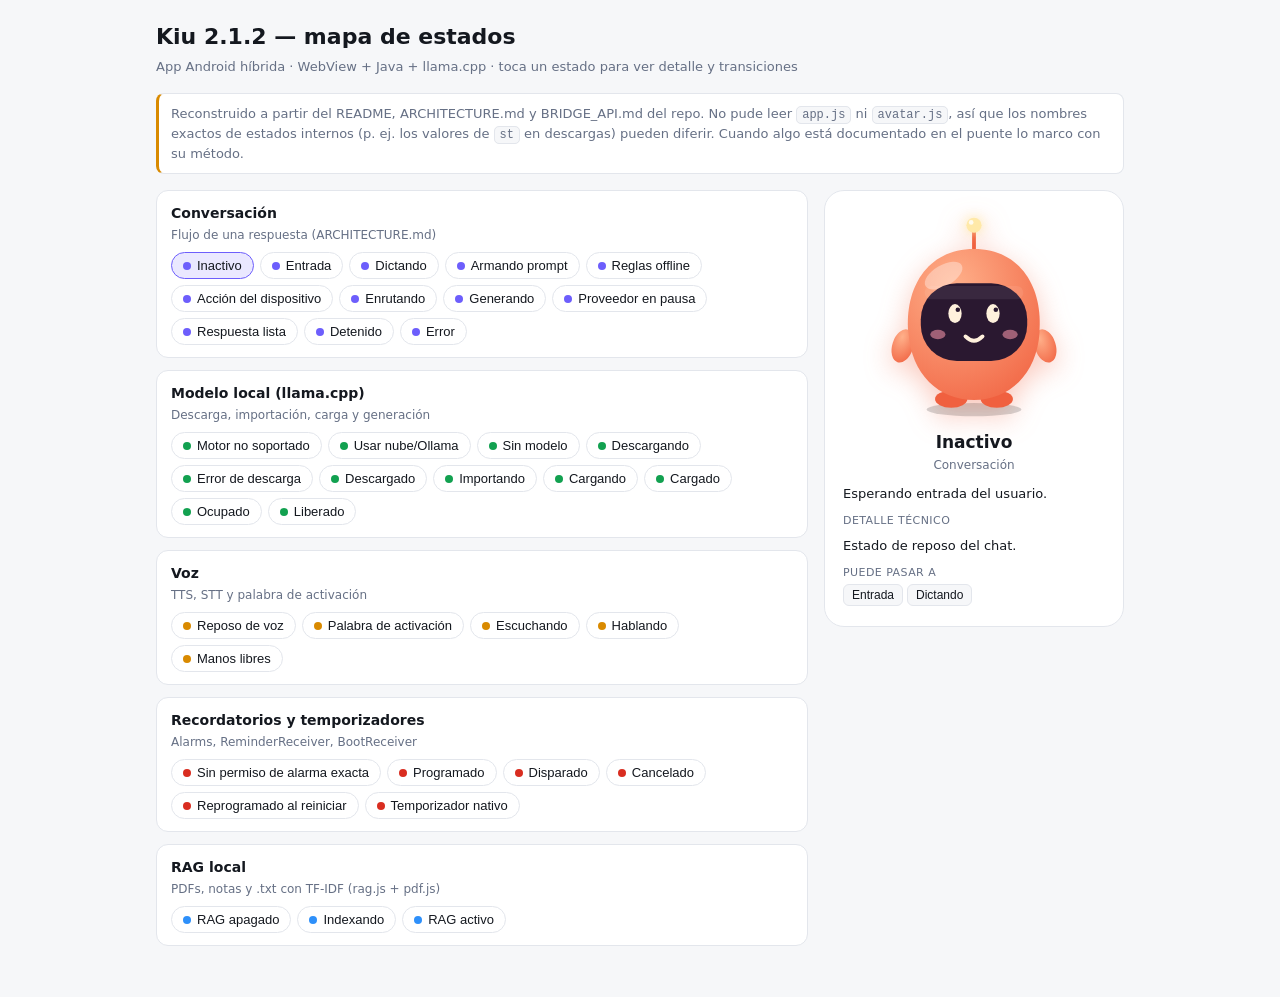
==== docs/kiu-estados.html @ fbbd45c2 "Actualiza el proyecto (114 archivos)" ====
<!DOCTYPE html>
<html lang="es"><head><meta charset="utf-8">
<meta name="viewport" content="width=device-width, initial-scale=1, viewport-fit=cover">
<title>Kiu — mapa de estados</title>
<style>
:root{--bg:#f6f7f9;--card:#fff;--tx:#14181f;--mu:#667085;--bd:#e3e6ec;--ac:#6d5efc;--ok:#12a150;--wa:#d98a00;--er:#d92d20;box-sizing:border-box;padding-top:env(safe-area-inset-top,0px);padding-bottom:env(safe-area-inset-bottom,0px)}
@media (prefers-color-scheme:dark){:root:not([data-theme="light"]){--bg:#0f1218;--card:#181c25;--tx:#eceff4;--mu:#98a2b3;--bd:#272c38;--ac:#8b80ff}}
:root[data-theme="dark"]{--bg:#0f1218;--card:#181c25;--tx:#eceff4;--mu:#98a2b3;--bd:#272c38;--ac:#8b80ff}
html{scroll-padding-top:env(safe-area-inset-top,0px)}
*{box-sizing:border-box}
body{margin:0;background:var(--bg);color:var(--tx);font:15px/1.5 system-ui,-apple-system,"Segoe UI",sans-serif}
main{max-width:1000px;margin:0 auto;padding:20px 16px 40px}
h1{font-size:22px;margin:0 0 4px}.sub{color:var(--mu);margin:0 0 16px;font-size:13px}
.note{background:var(--card);border:1px solid var(--bd);border-left:3px solid var(--wa);border-radius:8px;padding:10px 12px;font-size:13px;color:var(--mu);margin-bottom:16px}
.grid{display:grid;grid-template-columns:1fr 300px;gap:16px;align-items:start}
@media(max-width:760px){.grid{grid-template-columns:1fr}.panel{order:-1;position:sticky!important;top:env(safe-area-inset-top,0px);z-index:2}}
.grp{background:var(--card);border:1px solid var(--bd);border-radius:12px;padding:12px 14px;margin-bottom:12px}
.grp h2{font-size:14px;margin:0 0 2px}.grp p{margin:0 0 8px;color:var(--mu);font-size:12px}
.chips{display:flex;flex-wrap:wrap;gap:6px}
.chip{border:1px solid var(--bd);background:transparent;color:var(--tx);border-radius:999px;padding:5px 11px;font-size:13px;cursor:pointer;display:flex;align-items:center;gap:6px}
.chip i{width:8px;height:8px;border-radius:50%;display:inline-block}
.chip.on{border-color:var(--ac);background:color-mix(in srgb,var(--ac) 14%,transparent)}
.panel{position:sticky;top:16px;background:var(--card);border:1px solid var(--bd);border-radius:20px;padding:18px}
.bot{position:relative;width:190px;height:209px;margin:2px auto 10px;--c1:#ffb08a;--c2:#f0603f;--gl:#ffe9a8}
.bot svg{width:100%;height:100%;overflow:visible;filter:drop-shadow(0 8px 14px color-mix(in srgb,var(--c2) 35%,transparent))}
.bot .la{--s:1;transform-origin:38px 124px}.bot .ra{--s:-1;transform-origin:162px 124px}
.bot .ant{transform-origin:100px 44px}.bot .bd{transform-origin:100px 199px}
.bot .bulb,.bot .eye,.bot .mo,.bot .sp,.bot .pl{transform-box:fill-box;transform-origin:center}
.bot .bulb{filter:drop-shadow(0 0 6px var(--gl))}
.bot .eye{animation:bl 4.5s infinite}
.bot{transform-origin:100px 205px}
/* cuerpo */
.b-fl{animation:fl 4s ease-in-out infinite}.b-nd{animation:nd 1.2s ease-in-out infinite}.b-sw{animation:sw 2s ease-in-out infinite}.b-sd{animation:sd 2.4s ease-in-out infinite}
.b-tk{animation:tk 1s steps(1) infinite}.b-bn{animation:bn .8s ease-out infinite}.b-wk{animation:wk .5s ease-in-out infinite}.b-tr{animation:tr .12s linear infinite}
.b-bw{animation:bw 2s ease-in-out infinite}.b-jp{animation:jp 1s ease-out infinite}.b-sh{animation:sh 1.6s infinite}.b-no{animation:no .5s ease-in-out infinite}
.b-ro{animation:ro 2.2s ease-in-out infinite}.b-sq{animation:sq 3s ease-in-out infinite}.b-sk{animation:sk 4s ease-in-out infinite}.b-hp{animation:hp .6s ease-out infinite}
.b-tw{animation:tw 2.4s ease-in-out infinite}.b-pu{animation:pu 1s ease-in-out infinite}.b-br{animation:br 3.5s ease-in-out infinite}.b-ds{animation:ds .7s ease-in-out infinite}
.b-jt{animation:jt .2s linear infinite}.b-zg{animation:zg 1.2s ease-in-out infinite}.b-ld{animation:ld 3s ease-in-out infinite}.b-ls{animation:ls 3s ease-in-out infinite}
.b-vb{animation:vb .08s linear infinite}.b-tb{animation:tb .45s ease-in-out infinite alternate}.b-cr{animation:cr 1.2s ease-in-out infinite}.b-rb{animation:rb 2.4s ease-out infinite}
@keyframes fl{50%{transform:translateY(-6px)}}@keyframes nd{50%{transform:translateY(3px) rotate(3deg)}}@keyframes sw{25%{transform:translateX(-4px) rotate(-2deg)}75%{transform:translateX(4px) rotate(2deg)}}
@keyframes sd{50%{transform:translateX(12px)}0%,100%{transform:translateX(-12px)}}@keyframes tk{0%{transform:rotate(-5deg)}50%{transform:rotate(5deg)}}
@keyframes bn{50%{transform:translateY(-12px)}}@keyframes wk{25%{transform:rotate(-6deg)}75%{transform:rotate(6deg)}}@keyframes tr{50%{transform:translateX(1.4px)}}
@keyframes bw{50%{transform:rotate(7deg) scaleY(.97)}}@keyframes jp{30%{transform:translateY(-24px) scale(.95,1.08)}60%{transform:translateY(0) scale(1.06,.94)}}
@keyframes sh{5%{transform:translateX(-7px)}15%{transform:translateX(7px)}25%{transform:translateX(-5px)}35%{transform:translateX(5px)}45%{transform:none}}
@keyframes no{25%{transform:rotate(-8deg)}75%{transform:rotate(8deg)}}@keyframes ro{25%{transform:rotate(-10deg)}75%{transform:rotate(10deg)}}
@keyframes sq{50%{transform:scale(1.05,.92)}}@keyframes sk{30%,70%{transform:translateY(8px) scale(1.03,.94)}}@keyframes hp{40%{transform:translateY(-7px)}}
@keyframes tw{40%{transform:scaleX(-1)}50%{transform:scaleX(-1)}90%{transform:scaleX(1)}}@keyframes pu{50%{transform:scale(1.05)}}@keyframes br{50%{transform:scale(1.02,.985)}}
@keyframes ds{25%{transform:rotate(-7deg) translateY(-5px)}75%{transform:rotate(7deg) translateY(-5px)}}@keyframes jt{25%{transform:translate(2px,-1px)}75%{transform:translate(-2px,1px)}}
@keyframes zg{25%{transform:translateX(9px) rotate(5deg)}75%{transform:translateX(-9px) rotate(-5deg)}}@keyframes ld{50%{transform:translateY(-3px) scale(1.04)}}
@keyframes ls{0%,100%{transform:rotate(6deg)}50%{transform:rotate(6deg) scale(1.03)}}@keyframes vb{50%{transform:translate(3px,-2px) rotate(3deg)}}
@keyframes tb{to{transform:translateY(-4px) rotate(1.5deg)}}@keyframes cr{50%{transform:scale(.96) rotate(-3deg)}}@keyframes rb{0%{transform:scaleY(.6)}40%{transform:scaleY(1.07)}60%,100%{transform:none}}
/* brazos */
.A-wv{animation:aw 1.5s ease-in-out infinite}.A-up{transform:rotate(calc(var(--s)*130deg))}.A-ch{animation:ac .5s ease-in-out infinite alternate}.A-pt{transform:rotate(calc(var(--s)*75deg))}
.A-ea{transform:rotate(calc(var(--s)*150deg))}.A-ty{animation:at .25s ease-in-out infinite alternate}.A-fp{animation:af .3s ease-in-out infinite alternate}.A-lf{animation:al 1.6s ease-in-out infinite}
.A-sg{animation:as 1s ease-in-out infinite}.A-st{transform:rotate(calc(var(--s)*105deg))}.A-no{animation:an .45s ease-in-out infinite alternate}.A-gs{animation:ag .6s ease-in-out infinite alternate}
.ra[class*=A-]{animation-delay:.15s}
@keyframes aw{0%,100%{transform:rotate(calc(var(--s)*30deg))}50%{transform:rotate(calc(var(--s)*75deg))}}@keyframes ac{from{transform:rotate(calc(var(--s)*110deg))}to{transform:rotate(calc(var(--s)*145deg))}}
@keyframes at{from{transform:rotate(calc(var(--s)*8deg))}to{transform:rotate(calc(var(--s)*24deg))}}@keyframes af{from{transform:rotate(calc(var(--s)*10deg))}to{transform:rotate(calc(var(--s)*65deg))}}
@keyframes al{0%,100%{transform:rotate(calc(var(--s)*20deg))}50%{transform:rotate(calc(var(--s)*115deg))}}@keyframes as{50%{transform:rotate(calc(var(--s)*62deg))}0%,100%{transform:rotate(calc(var(--s)*55deg))}}
@keyframes an{from{transform:rotate(calc(var(--s)*40deg))}to{transform:rotate(calc(var(--s)*75deg))}}@keyframes ag{from{transform:rotate(calc(var(--s)*25deg))}to{transform:rotate(calc(var(--s)*60deg))}}
/* antena */
.a-tl{animation:tl 1.6s ease-in-out infinite}.a-up .bulb{transform:scale(1.3)}.a-dr{transform:rotate(-40deg)}.a-dr .bulb{opacity:.45}.a-wg{animation:wg .3s ease-in-out infinite alternate}
.a-pl .bulb{animation:bp .7s ease-in-out infinite alternate}.a-sp{animation:tl 1s ease-in-out infinite}.a-sp .bulb{animation:bp .4s ease-in-out infinite alternate}
@keyframes tl{50%{transform:rotate(14deg)}}@keyframes wg{from{transform:rotate(-12deg)}to{transform:rotate(12deg)}}@keyframes bp{to{transform:scale(1.35);opacity:.6}}
/* cara */
.ey-scan{animation:es 1.4s ease-in-out infinite alternate}.ey-tick{animation:et 1s steps(1) infinite}
.sp{animation:sn 2.4s linear infinite}.pl{animation:bp .8s ease-in-out infinite alternate}.mo{animation:tk2 .3s ease-in-out infinite alternate}
@keyframes bl{0%,92%,100%{transform:scaleY(1)}96%{transform:scaleY(.1)}}@keyframes es{from{transform:translateX(-6px)}to{transform:translateX(6px)}}
@keyframes et{0%{transform:translateX(-5px)}50%{transform:translateX(5px)}}@keyframes sn{to{transform:rotate(360deg)}}@keyframes tk2{to{transform:scaleY(.3)}}
.dp{animation:dp 1.4s ease-in infinite}@keyframes dp{0%{transform:translateY(0);opacity:1}100%{transform:translateY(16px);opacity:0}}
.dt{animation:dt 1s infinite}.dt.d2{animation-delay:.2s}.dt.d3{animation-delay:.4s}@keyframes dt{40%{transform:translateY(-4px)}}
/* objetos (fx) */
#fx *{transform-box:fill-box}
#fx.m-spin{transform-origin:center;transform-box:fill-box;animation:sn 2.4s linear infinite}#fx.m-pulse{transform-box:fill-box;transform-origin:center;animation:bp .8s ease-in-out infinite alternate}
#fx.m-bob{animation:fl 2s ease-in-out infinite}#fx.m-blink{animation:fd .9s steps(1) infinite}#fx.m-shake{animation:wg .15s linear infinite alternate}
#fx.m-pop{transform-box:fill-box;transform-origin:center;animation:pp 1.6s ease-out infinite}#fx.m-ring{transform-box:fill-box;transform-origin:50% 0;animation:rn2 .3s ease-in-out infinite alternate}
#fx.m-glow{animation:gl 1.6s ease-in-out infinite}#fx.m-fade{animation:fd2 2s ease-in-out infinite}
@keyframes pp{0%{transform:scale(0)}25%{transform:scale(1.15)}40%,100%{transform:scale(1)}}@keyframes fd{50%{opacity:.15}}@keyframes fd2{50%{opacity:.35}}
@keyframes rn2{from{transform:rotate(-14deg)}to{transform:rotate(14deg)}}@keyframes gl{50%{filter:drop-shadow(0 0 8px var(--gl))}}
.ap{animation:ap 2s infinite}@keyframes ap{0%,100%{opacity:0;transform:translateY(-8px)}30%,80%{opacity:1;transform:none}}
.gw{transform-origin:left center;animation:gw 2s ease-in-out infinite}@keyframes gw{0%{transform:scaleX(0)}60%,100%{transform:scaleX(1)}}
.dn{animation:dn 1.2s ease-in infinite}@keyframes dn{0%{transform:translateY(-4px);opacity:0}30%{opacity:1}100%{transform:translateY(12px);opacity:0}}
.sl{animation:sl 2s ease-in-out infinite}@keyframes sl{0%{transform:translateX(34px);opacity:0}30%{opacity:1}100%{transform:translateX(-36px);opacity:0}}
.rs{animation:rs 2.4s ease-out infinite}@keyframes rs{0%{transform:translateY(24px);opacity:0}30%{opacity:1}100%{transform:translateY(-34px);opacity:0}}
.rg{transform-origin:center;animation:rg 1.8s ease-out infinite}@keyframes rg{0%{transform:scale(.7);opacity:.9}100%{transform:scale(1.35);opacity:0}}
.sa{animation:sa 1.2s ease-out infinite}@keyframes sa{0%{opacity:0;transform:translateX(-6px)}40%{opacity:1}100%{opacity:0;transform:translateX(10px)}}
.mg{animation:mg 1.8s ease-in-out infinite alternate}@keyframes mg{from{transform:translate(-16px,-10px)}to{transform:translate(8px,6px)}}
.cd{animation:cd 4s linear infinite}@keyframes cd{to{stroke-dashoffset:100}}
.rn{transform-box:view-box;transform-origin:100px 112px;animation:sn 3s linear infinite}
.bk{animation:fd .5s steps(1) infinite}
.wv{opacity:0;animation:wv 1.5s infinite;transform-origin:center}.wv.b{animation-delay:.6s}@keyframes wv{0%{opacity:.9;transform:scale(.9)}100%{opacity:0;transform:scale(1.25)}}
.mode{display:block;text-align:center;font-size:11px;color:var(--mu);margin:-6px 0 8px}
.panel h3{margin:0;text-align:center;font-size:17px}
.panel .g{text-align:center;color:var(--mu);font-size:12px;margin-bottom:10px}
.panel p{font-size:13px;margin:6px 0}
.k{color:var(--mu);font-size:11px;text-transform:uppercase;letter-spacing:.04em;margin-top:10px}
code{background:var(--bg);border:1px solid var(--bd);border-radius:5px;padding:1px 5px;font-size:12px}
.nx button{margin:2px 4px 2px 0;border:1px solid var(--bd);background:var(--bg);color:var(--tx);border-radius:6px;padding:3px 8px;font-size:12px;cursor:pointer}
</style></head><body><main>
<h1>Kiu 2.1.2 — mapa de estados</h1>
<p class="sub">App Android híbrida · WebView + Java + llama.cpp · toca un estado para ver detalle y transiciones</p>
<div class="note">Reconstruido a partir del README, ARCHITECTURE.md y BRIDGE_API.md del repo. No pude leer <code>app.js</code> ni <code>avatar.js</code>, así que los nombres exactos de estados internos (p. ej. los valores de <code>st</code> en descargas) pueden diferir. Cuando algo está documentado en el puente lo marco con su método.</div>
<div class="grid"><div id="list"></div>
<aside class="panel"><div class="bot" id="bot"><svg viewBox="0 0 200 220" aria-label="Kiu">
<defs><radialGradient id="bg" cx=".35" cy=".25" r=".95"><stop offset="0" style="stop-color:var(--c1)"/><stop offset="1" style="stop-color:var(--c2)"/></radialGradient></defs>
<ellipse cx="100" cy="209" rx="50" ry="7" fill="#000" opacity=".16"/>
<ellipse cx="76" cy="198" rx="17" ry="9" style="fill:var(--c2)"/><ellipse cx="124" cy="198" rx="17" ry="9" style="fill:var(--c2)"/>
<g id="ant" class="ant"><line x1="100" y1="44" x2="100" y2="22" style="stroke:var(--c2)" stroke-width="4" stroke-linecap="round"/><circle class="bulb" cx="100" cy="15" r="8" style="fill:var(--gl)"/><circle cx="97" cy="12" r="2.5" fill="#fff" opacity=".8"/></g>
<g id="la" class="la"><ellipse cx="25" cy="142" rx="11" ry="18" transform="rotate(18 25 142)" fill="url(#bg)"/></g>
<g id="ra" class="ra"><ellipse cx="175" cy="142" rx="11" ry="18" transform="rotate(-18 175 142)" fill="url(#bg)"/></g>
<g class="bd"><path d="M100 40C150 40 173 82 169 128 166 172 137 199 100 199 63 199 34 172 31 128 27 82 50 40 100 40Z" fill="url(#bg)"/>
<ellipse cx="68" cy="68" rx="22" ry="11" transform="rotate(-30 68 68)" fill="#fff" opacity=".35"/>
<rect x="44" y="76" width="112" height="82" rx="38" fill="#2a1830"/><rect x="48" y="79" width="104" height="14" rx="7" fill="#fff" opacity=".07"/>
<ellipse cx="62" cy="130" rx="8" ry="5" fill="#ff9db0" opacity=".55"/><ellipse cx="138" cy="130" rx="8" ry="5" fill="#ff9db0" opacity=".55"/>
<g id="eyes" style="color:#fff1dc" stroke="currentColor"></g><g id="mouth" style="color:#fff1dc" stroke="currentColor"></g></g>
<g id="fx"></g></svg></div><h3 id="t">Elige un estado</h3><div class="g" id="g">—</div><div id="d"></div></aside></div>
<script>
const G=[
{n:"Conversación",s:"Flujo de una respuesta (ARCHITECTURE.md)",c:"#6d5efc",x:[
["Inactivo","Esperando entrada del usuario.","Estado de reposo del chat.",["Entrada","Dictando"]],
["Entrada","El usuario escribe un mensaje.","app.js arma el prompt con historial.",["Armando prompt"]],
["Dictando","Reconocimiento de voz activo (STT).","KiuBridge.listen / cancelListen.",["Armando prompt","Inactivo"]],
["Armando prompt","Historial + contexto RAG si está activo.","Si RAG está activo se añaden fragmentos TF-IDF.",["Reglas offline"]],
["Reglas offline","brain.js prueba regex/intenciones: alarmas, notas, abrir apps.","Si resuelve, no llama a ningún modelo.",["Acción del dispositivo","Enrutando"]],
["Acción del dispositivo","Ejecuta dial, sms, maps, torch, openApp, alarmas…","Vía KiuBridge.",["Respuesta lista"]],
["Enrutando","El router elige proveedor: motor interno, Ollama/LM Studio o nube (OpenAI, Groq, Gemini, DeepSeek…).","Si uno falla se pausa y se prueba otro.",["Generando","Proveedor en pausa"]],
["Generando","Respuesta en curso; en local es streaming por sondeo.","kiuGen + kiuGenStatus periódico. Se corta con kiuGenStop.",["Respuesta lista","Error","Detenido"]],
["Proveedor en pausa","Fallo de un proveedor; pausa automática.","Vuelve a Enrutando con el siguiente.",["Enrutando","Error"]],
["Respuesta lista","Texto final mostrado; opcionalmente se lee en voz alta.","",["Hablando","Inactivo"]],
["Detenido","El usuario cancela la generación.","kiuGenStop.",["Inactivo"]],
["Error","Ningún proveedor respondió o falló lo nativo.","El puente captura Throwable para no cerrar la app.",["Inactivo"]]]},
{n:"Modelo local (llama.cpp)",s:"Descarga, importación, carga y generación",c:"#12a150",x:[
["Motor no soportado","El teléfono no corre el motor interno (solo hay arm64-v8a).","kiuAvailable() = falso: 32 bits o emulador x86.",["Usar nube/Ollama"]],
["Usar nube/Ollama","Alternativa cuando no hay motor interno.","",[]],
["Sin modelo","No hay GGUF disponible.","dlList() vacío.",["Descargando","Importando"]],
["Descargando","Descarga de GGUF con progreso.","dlStart / dlStatus {st,got,total,err,path}; dlCancel.",["Descargado","Error de descarga","Sin modelo"]],
["Error de descarga","Fallo de red o disco; hoy no hay reanudación ni SHA-256.","Mejora pendiente en KNOWN_ISSUES.",["Descargando","Sin modelo"]],
["Descargado","Archivo en la carpeta privada de la app.","KiuDownload.modelsDir().",["Cargando"]],
["Importando","Selector SAF copia un .gguf.","impStatus {st: idle/run/done/err}.",["Descargado","Error de descarga"]],
["Cargando","Modelo cargándose en RAM.","kiuLoad(ruta,nCtx,hilos) + kiuLoadProgress().",["Cargado","Error"]],
["Cargado","Listo para generar.","kiuIsLoaded() = verdadero.",["Generando","Liberado"]],
["Ocupado","Hilo de generación atascado.","kiuResetBusy() lo reinicia.",["Cargado"]],
["Liberado","Modelo descargado de memoria.","kiuFree().",["Sin modelo","Cargando"]]]},
{n:"Voz",s:"TTS, STT y palabra de activación",c:"#d98a00",x:[
["Reposo de voz","Sin micrófono ni habla.","",["Escuchando","Palabra de activación","Hablando"]],
["Palabra de activación","KiuService en primer plano escucha el micrófono.","startWake / stopWake / wakeState.",["Escuchando","Reposo de voz"]],
["Escuchando","STT captura la frase.","listen / cancelListen.",["Dictando","Reposo de voz"]],
["Hablando","TTS lee la respuesta.","speak / stopSpeak; setRate, setPitch, setVoiceName.",["Reposo de voz","Manos libres"]],
["Manos libres","Ciclo: escuchar → responder → hablar → escuchar.","setHandsFree.",["Escuchando","Reposo de voz"]]]},
{n:"Recordatorios y temporizadores",s:"Alarms, ReminderReceiver, BootReceiver",c:"#d92d20",x:[
["Sin permiso de alarma exacta","Android 14 puede bloquear alarmas exactas.","canExactAlarms() / openExactAlarmSettings(); pendiente de verificar antes de programar.",["Programado"]],
["Programado","Recordatorio guardado con hora exacta.","setReminder(id,texto,ms); pendingReminders().",["Disparado","Cancelado"]],
["Disparado","ReminderReceiver notifica al usuario.","",["Cancelado"]],
["Cancelado","Quitado por el usuario.","cancelReminder(id).",[]],
["Reprogramado al reiniciar","BootReceiver restaura tras reinicio del teléfono.","",["Programado"]],
["Temporizador nativo","Cuenta atrás con etiqueta.","startTimerNative / cancelTimerNative.",["Disparado","Cancelado"]]]},
{n:"RAG local",s:"PDFs, notas y .txt con TF-IDF (rag.js + pdf.js)",c:"#2e90fa",x:[
["RAG apagado","No se agrega contexto al prompt.","",["Indexando"]],
["Indexando","Se extraen y puntúan documentos.","",["RAG activo"]],
["RAG activo","Fragmentos relevantes se inyectan en Armando prompt.","",["RAG apagado"]]]}
];
const L=document.getElementById('list');let cur;
G.forEach(g=>{const e=document.createElement('div');e.className='grp';e.innerHTML=`<h2>${g.n}</h2><p>${g.s}</p><div class="chips"></div>`;const c=e.querySelector('.chips');
g.x.forEach(s=>{const b=document.createElement('button');b.className='chip';b.dataset.n=s[0];b.innerHTML=`<i style="background:${g.c}"></i>${s[0]}`;b.onclick=()=>sel(s[0]);c.appendChild(b)});L.appendChild(e)});
function sel(name){let f;G.forEach(g=>g.x.forEach(s=>{if(s[0]===name&&!f)f=[g,s]}));if(!f)return;const[g,s]=f;
document.querySelectorAll('.chip').forEach(b=>b.classList.toggle('on',b.dataset.n===name));
setBot(name);
document.getElementById('t').textContent=s[0];document.getElementById('g').textContent=g.n;
const nx=s[3].map(n=>`<button onclick="sel('${n.replace(/'/g,"\\'")}')">${n}</button>`).join('')||'<span style="color:var(--mu);font-size:12px">Fin</span>';
document.getElementById('d').innerHTML=`<p>${s[1]}</p>${s[2]?`<div class="k">Detalle técnico</div><p>${s[2]}</p>`:''}<div class="k">Puede pasar a</div><div class="nx">${nx}</div>`}
const PAL={co:['#ffb08a','#f0603f','#ffe9a8'],sl:['#d9bfb6','#9a7a80','#ffe9a8'],am:['#ffd37a','#ee8a1c','#fff0a0'],te:['#8fe0d3','#2a9d8f','#d6fff6'],re:['#ff9a90','#d6402f','#ff6b5e'],gr:['#a4ecb8','#2fae68','#e3ffe9'],vi:['#c4b0ff','#6d4fe0','#efe6ff'],bl:['#9ccaff','#2f7fe0','#e1f0ff']};
const SS=w=>'fill="none" stroke="var(--c2)" stroke-width="'+w+'" stroke-linecap="round" stroke-linejoin="round"',S=SS(3),P='fill="var(--c1)" stroke="var(--c2)" stroke-width="2.5" stroke-linejoin="round"';
const AT='stroke-width="4" fill="none" stroke-linecap="round"';
const OV=(x,y,rx,ry)=>'<ellipse class="eye" cx="'+x+'" cy="'+y+'" rx="'+rx+'" ry="'+ry+'" fill="currentColor" stroke="none"/><circle cx="'+(x+3)+'" cy="'+(y-4)+'" r="2.4" fill="#2a1830" stroke="none"/>';
const E2=(a,b,y,rx,ry)=>OV(a,y,rx,ry)+OV(b,y,rx,ry);
const LID=(x)=>'<rect x="'+(x-9)+'" y="94" width="18" height="12" fill="#2a1830" stroke="none"/>';
const ST=(x,y)=>'<g transform="translate('+x+','+y+')"><path class="pl" d="M0-10Q1.5-1.5 10 0 1.5 1.5 0 10-1.5 1.5-10 0-1.5-1.5 0-10Z" fill="currentColor" stroke="none"/></g>';
const SPI=x=>'<g class="sp"><circle cx="'+x+'" cy="108" r="8" '+AT+' stroke-dasharray="30 14"/><circle cx="'+x+'" cy="108" r="3.5" '+AT+' stroke-dasharray="12 10"/></g>';
const EY={round:E2(80,120,108,7,10),big:E2(80,120,106,9,13),up:E2(84,124,102,6.5,9),down:E2(80,120,113,7,9),lft:E2(72,112,108,7,10),rgt:E2(88,128,108,7,10),
half:E2(80,120,110,7,10)+LID(80)+LID(120),closed:'<path d="M70 108Q80 116 90 108M110 108Q120 116 130 108" '+AT+'/>',
x:'<path d="M72 100L88 116M88 100L72 116M112 100L128 116M128 100L112 116" '+AT+'/>',happy:'<path d="M70 114Q80 98 90 114M110 114Q120 98 130 114" '+AT+'/>',
spiral:SPI(80)+SPI(120),star:ST(80,108)+ST(120,108),squint:'<path d="M72 98L88 108L72 118M128 98L112 108L128 118" '+AT+'/>',
sad:E2(80,120,110,7,10)+'<path class="dp" d="M72 120Q76 128 72 130Q68 128 72 120Z" fill="#9ad4ff" stroke="none"/>',
worried:E2(80,120,110,7,10)+'<path d="M70 94L90 99M130 94L110 99" '+AT+'/>',scan:E2(80,120,108,7,10),tick:E2(80,120,108,7,10)};
const MO={smile:'<path d="M91 132Q100 141 109 132" '+AT+'/>',flat:'<path d="M92 135H108" '+AT+'/>',o:'<ellipse cx="100" cy="135" rx="5" ry="6" fill="currentColor" stroke="none"/>',
talk:'<ellipse class="mo" cx="100" cy="136" rx="9" ry="7" fill="currentColor" stroke="none"/>',frown:'<path d="M90 141Q100 131 110 141" '+AT+'/>',
grin:'<path d="M88 130Q100 148 112 130Z" fill="currentColor" stroke-linejoin="round" stroke-width="3"/>',
dots:'<circle class="dt" cx="90" cy="135" r="2.8" fill="currentColor" stroke="none"/><circle class="dt d2" cx="100" cy="135" r="2.8" fill="currentColor" stroke="none"/><circle class="dt d3" cx="110" cy="135" r="2.8" fill="currentColor" stroke="none"/>',
wavy:'<path d="M88 136Q94 130 100 136T112 136" '+AT+'/>'};
const GG=(x,y,s)=>'<g transform="translate('+x+','+y+')">'+s+'</g>';
const BUB='<path '+P+' d="M8 2H32Q40 2 40 10V20Q40 28 32 28H20L12 36V28H8Q0 28 0 20V10Q0 2 8 2Z"/>';
const BELL='<path '+P+' d="M20 2Q8 2 8 16Q8 26 2 32H38Q32 26 32 16Q32 2 20 2Z"/><circle '+P+' cx="20" cy="36" r="4"/>';
const MIC='<rect '+P+' x="13" y="0" width="14" height="24" rx="7"/><path '+S+' d="M6 18Q6 32 20 32Q34 32 34 18M20 32V40"/>';
const DOC='<path '+P+' d="M0 0H18L26 8V32H0Z"/><path '+S+' d="M5 14H20M5 21H20M5 28H15"/>';
const FX={
bubble:['bob',GG(140,6,BUB+'<circle class="dt" cx="12" cy="15" r="3" fill="var(--c2)"/><circle class="dt d2" cx="20" cy="15" r="3" fill="var(--c2)"/><circle class="dt d3" cx="28" cy="15" r="3" fill="var(--c2)"/>')],
mic:['pulse',GG(140,4,MIC)],
layers:['',GG(140,6,[0,12,24].map((y,i)=>'<rect class="ap" style="animation-delay:'+i*.35+'s" '+P+' x="0" y="'+y+'" width="36" height="8" rx="4"/>').join(''))],
checklist:['',GG(138,4,'<rect '+P+' x="0" y="0" width="36" height="42" rx="5"/>'+[10,22,34].map((y,i)=>'<path class="ap" style="animation-delay:'+i*.45+'s" '+S+' d="M6 '+y+'l3 3 5-6M20 '+y+'H30"/>').join(''))],
gear:['spin',GG(150,10,'<circle '+SS(7)+' cx="16" cy="16" r="10" stroke-dasharray="4.2 4.2"/><circle '+P+' cx="16" cy="16" r="7"/><circle cx="16" cy="16" r="2.5" fill="var(--gl)"/>')],
route:['',GG(140,6,'<path '+S+' d="M4 34L20 6L36 34Z" stroke-dasharray="3 5"/><circle '+P+' cx="4" cy="34" r="4"/><circle '+P+' cx="20" cy="6" r="4"/><circle '+P+' cx="36" cy="34" r="4"/><circle r="3.5" fill="var(--gl)" stroke="var(--c2)"><animateMotion dur="1.6s" repeatCount="indefinite" path="M4 34L20 6L36 34Z"/></circle>')],
stream:['',GG(138,6,[[0,40],[14,30],[28,36]].map((q,i)=>'<rect class="gw" style="animation-delay:'+i*.4+'s" '+P+' x="0" y="'+q[0]+'" width="'+q[1]+'" height="6" rx="3"/>').join(''))],
pause:['blink',GG(145,8,'<rect '+P+' x="0" y="0" width="10" height="30" rx="3"/><rect '+P+' x="18" y="0" width="10" height="30" rx="3"/>')],
ok:['pop',GG(138,6,BUB+'<path '+S+' d="M11 15l6 6 12-12"/>')],
stop:['pop',GG(142,6,'<path d="M11 0H25L36 11V25L25 36H11L0 25V11Z" fill="#ff7b6b" stroke="var(--c2)" stroke-width="2.5" stroke-linejoin="round"/><rect x="11" y="11" width="14" height="14" rx="2" fill="#fff"/>')],
bang:['blink',GG(142,4,'<path '+P+' d="M18 2L36 34H0Z"/><path '+S+' d="M18 14V22"/><circle cx="18" cy="28" r="1.8" fill="var(--c2)"/>')],
nosign:['pulse',GG(140,4,'<rect '+P+' x="10" y="10" width="20" height="20" rx="4"/><circle '+S+' cx="20" cy="20" r="19"/><path '+S+' d="M7 33L33 7"/>')],
cloud:['bob',GG(136,6,'<path '+P+' d="M12 30Q0 30 2 20Q4 12 14 14Q16 2 28 4Q40 6 38 18Q48 20 44 30Z"/><path '+S+' d="M23 28V16M18 20L23 15L28 20"/>')],
empty:['bob',GG(142,6,'<rect '+S+' x="0" y="4" width="34" height="30" rx="5" stroke-dasharray="4 5"/><path '+S+' d="M13 14Q13 9 17 9Q22 9 22 14Q22 18 17 20V23"/><circle cx="17" cy="28" r="1.6" fill="var(--c2)"/>')],
dl:['',GG(142,4,'<path class="dn" '+S+' d="M17 0V16M9 10L17 18L25 10"/><rect '+S+' x="0" y="32" width="34" height="7" rx="3.5"/><rect class="gw" '+P+' x="0" y="32" width="34" height="7" rx="3.5"/>')],
dlerr:['shake',GG(142,4,'<path '+S+' d="M17 0V12M9 14L17 22L25 14"/><path '+S+' d="M4 32L30 40M30 32L4 40" style="stroke:#d6402f"/>')],
boxok:['pop',GG(140,6,'<path '+P+' d="M2 12L20 4L38 12V32L20 40L2 32Z"/><path '+S+' d="M2 12L20 20L38 12M20 20V40"/><circle cx="34" cy="8" r="9" fill="var(--gl)" stroke="var(--c2)" stroke-width="2.5"/><path '+SS(2.5)+' d="M30 8l3 3 5-6"/>')],
filein:['',GG(130,10,'<g class="sl">'+DOC+'</g>')],
ring:['','<circle class="rn" cx="100" cy="112" r="90" '+S+' stroke-dasharray="80 490"/>'],
bolt:['pulse',GG(144,6,'<path '+P+' d="M20 0L4 22H16L12 40L32 16H20Z" style="fill:var(--gl)"/>')],
sweat:['',GG(150,30,'<path class="dp" d="M6 0Q14 12 6 16Q-2 12 6 0Z" fill="#9ad4ff" stroke="var(--c2)" stroke-width="2"/><path class="dp" style="animation-delay:.6s" d="M30 8Q38 20 30 24Q22 20 30 8Z" fill="#9ad4ff" stroke="var(--c2)" stroke-width="2"/>')],
bubbles:['',[[150,60,5],[160,40,3.5],[140,28,4]].map((q,i)=>'<circle class="rs" style="animation-delay:'+i*.6+'s" cx="'+q[0]+'" cy="'+q[1]+'" r="'+q[2]+'" '+SS(2)+'/>').join('')],
mute:['',GG(142,4,'<g opacity=".85">'+MIC+'</g><path '+S+' d="M2 4L38 38" style="stroke:#d6402f"/>')],
radar:['',[0,.6,1.2].map(d=>'<circle class="rg" style="animation-delay:'+d+'s" cx="100" cy="112" r="70" '+SS(2.5)+'/>').join('')],
waves:['','<path class="wv" '+S+' d="M12 82Q0 112 12 142"/><path class="wv b" '+S+' d="M-2 70Q-20 112 -2 154"/><path class="wv" '+S+' d="M188 82Q200 112 188 142"/><path class="wv b" '+S+' d="M202 70Q220 112 202 154"/>'],
speech:['',GG(152,112,[0,1,2].map(i=>'<path class="sa" style="animation-delay:'+i*.25+'s" '+S+' d="M'+i*10+' '+(-i*6)+'Q'+(8+i*14)+' 10 '+i*10+' '+(20+i*12)+'"/>').join(''))],
headset:['','<path '+SS(7)+' d="M32 100A68 68 0 0 1 168 100"/><rect '+P+' x="22" y="90" width="14" height="36" rx="7"/><rect '+P+' x="164" y="90" width="14" height="36" rx="7"/><path '+S+' d="M170 126Q166 152 128 152"/>'+GG(150,6,'<path class="sp" '+S+' d="M26 12A12 12 0 1 1 12 6M12 0V6H18"/>')],
lockbell:['shake',GG(136,6,'<g transform="scale(.9)">'+BELL+'</g><g transform="translate(20,20)"><rect x="0" y="8" width="20" height="16" rx="3" fill="#ff7b6b" stroke="var(--c2)" stroke-width="2.5"/><path '+S+' d="M4 8V4Q4 -2 10 -2Q16 -2 16 4V8"/></g>')],
clock:['',GG(140,6,'<circle '+P+' cx="20" cy="20" r="18"/><g class="sp"><path '+S+' d="M20 7V20"/><path d="M20 20V33" stroke="none" fill="none"/></g><g class="sp" style="animation-duration:12s"><path '+S+' d="M20 12V20"/><path d="M20 20V28" stroke="none" fill="none"/></g>')],
bell:['ring',GG(140,6,BELL)+'<path class="bk" '+S+' d="M136 14Q130 24 136 34M184 14Q190 24 184 34"/>'],
bellx:['fade',GG(140,6,'<g opacity=".6">'+BELL+'</g>')+'<path '+S+' d="M148 8L178 40M178 8L148 40" style="stroke:#d6402f"/>'],
power:['spin',GG(142,6,'<path '+S+' d="M34 20A14 14 0 1 1 28 8M28 0V9H37"/>')],
timer:['',GG(142,6,'<rect '+P+' x="14" y="-4" width="12" height="5" rx="2"/><circle '+P+' cx="20" cy="24" r="16"/><circle class="cd" pathLength="100" cx="20" cy="24" r="9" fill="none" stroke="var(--gl)" stroke-width="8" stroke-dasharray="100"/>')],
docoff:['',GG(142,6,'<g opacity=".55"><path '+S+' d="M0 0H20L30 10V40H0Z" stroke-dasharray="4 5"/><path '+S+' d="M7 20H23M7 28H23"/></g>')],
magni:['',GG(130,10,DOC+'<g class="mg"><circle cx="22" cy="22" r="9" fill="var(--gl)" fill-opacity=".5" stroke="var(--c2)" stroke-width="3"/><path '+S+' d="M29 29L38 38"/></g>')],
book:['glow',GG(138,8,'<path '+P+' d="M4 6Q14 0 22 6Q30 0 40 6V34Q30 28 22 34Q14 28 4 34Z"/><path '+S+' d="M22 6V34"/>')+'<path class="bk" d="M180 4l2.5 6 6 2.5-6 2.5-2.5 6-2.5-6-6-2.5 6-2.5z" fill="var(--gl)" stroke="var(--c2)" stroke-width="1.5"/>']};
// estado: [paleta, ojos, boca, cuerpo, brazoIzq, brazoDer, antena, objeto]
const C={
'Inactivo':['co','round','smile','fl','dn','wv','tl',''],
'Entrada':['co','down','flat','nd','ty','ty','no','bubble'],
'Dictando':['te','big','o','sw','dn','ea','tl','mic'],
'Armando prompt':['vi','scan','flat','sd','dn','lf','pl','layers'],
'Reglas offline':['bl','squint','smile','ld','dn','pt','no','checklist'],
'Acción del dispositivo':['am','round','grin','bn','dn','pt','pl','gear'],
'Enrutando':['bl','scan','dots','wk','pt','pt','wg','route'],
'Generando':['am','up','dots','tr','fp','fp','pl','stream'],
'Proveedor en pausa':['sl','half','wavy','bw','sg','sg','dr','pause'],
'Respuesta lista':['gr','happy','grin','jp','ch','ch','up','ok'],
'Detenido':['re','round','flat','st','dn','st','dn','stop'],
'Error':['re','x','frown','sh','dn','dn','dr','bang'],
'Motor no soportado':['sl','spiral','wavy','no','sg','sg','wg','nosign'],
'Usar nube/Ollama':['bl','round','smile','ro','dn','pt','up','cloud'],
'Sin modelo':['sl','half','flat','sq','dn','dn','dr','empty'],
'Descargando':['bl','down','o','hp','fp','fp','pl','dl'],
'Error de descarga':['re','sad','frown','sk','dn','dn','dr','dlerr'],
'Descargado':['gr','happy','smile','tw','dn','ch','up','boxok'],
'Importando':['vi','lft','o','zg','pt','dn','tl','filein'],
'Cargando':['am','up','dots','pu','lf','lf','sp','ring'],
'Cargado':['gr','star','grin','hp','dn','up','up','bolt'],
'Ocupado':['am','spiral','wavy','jt','fp','fp','wg','sweat'],
'Liberado':['te','closed','o','ld','dn','dn','dr','bubbles'],
'Reposo de voz':['sl','round','flat','br','dn','dn','no','mute'],
'Palabra de activación':['te','scan','flat','cr','dn','dn','up','radar'],
'Escuchando':['te','big','o','ls','ea','dn','tl','waves'],
'Hablando':['co','round','talk','tb','dn','gs','pl','speech'],
'Manos libres':['co','happy','talk','ds','wv','wv','wg','headset'],
'Sin permiso de alarma exacta':['re','worried','wavy','jt','dn','sg','dr','lockbell'],
'Programado':['co','rgt','smile','ls','dn','pt','tl','clock'],
'Disparado':['am','big','o','vb','ch','ch','wg','bell'],
'Cancelado':['sl','closed','flat','ro','no','no','dr','bellx'],
'Reprogramado al reiniciar':['bl','round','o','rb','up','up','wg','power'],
'Temporizador nativo':['am','tick','flat','tk','dn','pt','pl','timer'],
'RAG apagado':['sl','half','flat','br','dn','dn','dr','docoff'],
'Indexando':['vi','scan','flat','wk','dn','lf','pl','magni'],
'RAG activo':['vi','star','smile','fl','dn','up','pl','book']};
function setBot(name){const c=C[name]||C['Inactivo'],bt=document.getElementById('bot'),p=PAL[c[0]];
bt.className='bot b-'+c[3];bt.style.setProperty('--c1',p[0]);bt.style.setProperty('--c2',p[1]);bt.style.setProperty('--gl',p[2]);
const e=document.getElementById('eyes');e.setAttribute('class','ey-'+c[1]);e.innerHTML=EY[c[1]];document.getElementById('mouth').innerHTML=MO[c[2]];
document.getElementById('la').setAttribute('class','la A-'+c[4]);document.getElementById('ra').setAttribute('class','ra A-'+c[5]);document.getElementById('ant').setAttribute('class','ant a-'+c[6]);
const f=FX[c[7]]||['',''],x=document.getElementById('fx');x.setAttribute('class',f[0]?'m-'+f[0]:'');x.innerHTML=f[1];}
sel('Inactivo');
</script></main></body></html>
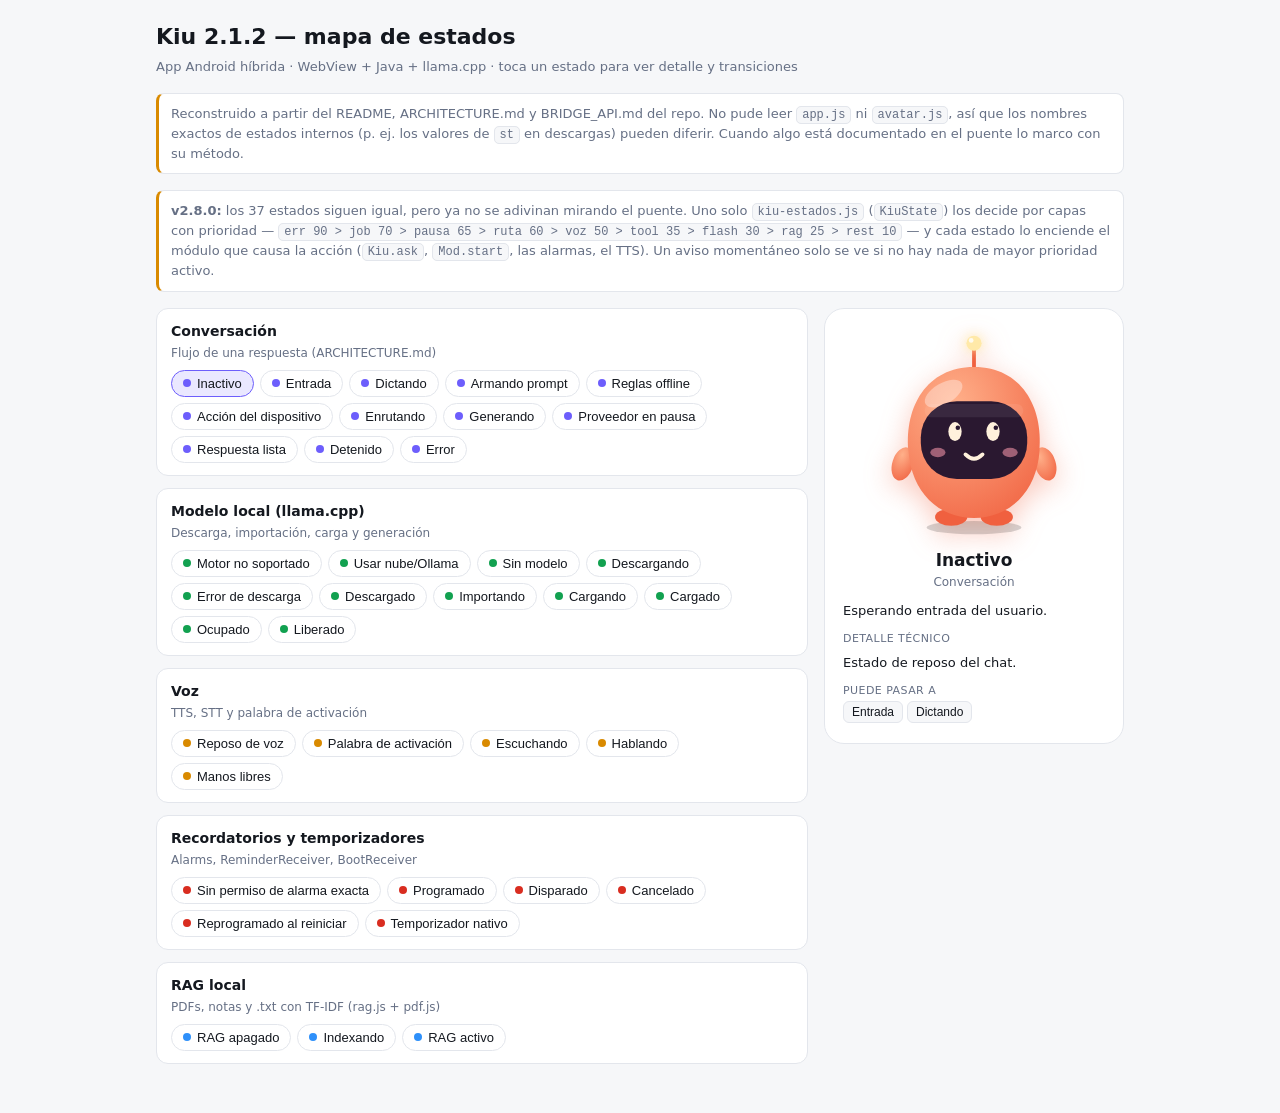
==== commit f50fb3a3: "Actualiza el proyecto (118 archivos)" ====
--- a/docs/kiu-estados.html
+++ b/docs/kiu-estados.html
@@ -100,6 +100,7 @@
 <h1>Kiu 2.1.2 — mapa de estados</h1>
 <p class="sub">App Android híbrida · WebView + Java + llama.cpp · toca un estado para ver detalle y transiciones</p>
 <div class="note">Reconstruido a partir del README, ARCHITECTURE.md y BRIDGE_API.md del repo. No pude leer <code>app.js</code> ni <code>avatar.js</code>, así que los nombres exactos de estados internos (p. ej. los valores de <code>st</code> en descargas) pueden diferir. Cuando algo está documentado en el puente lo marco con su método.</div>
+<div class="note"><strong>v2.8.0:</strong> los 37 estados siguen igual, pero ya no se adivinan mirando el puente. Uno solo <code>kiu-estados.js</code> (<code>KiuState</code>) los decide por capas con prioridad — <code>err 90 &gt; job 70 &gt; pausa 65 &gt; ruta 60 &gt; voz 50 &gt; tool 35 &gt; flash 30 &gt; rag 25 &gt; rest 10</code> — y cada estado lo enciende el módulo que causa la acción (<code>Kiu.ask</code>, <code>Mod.start</code>, las alarmas, el TTS). Un aviso momentáneo solo se ve si no hay nada de mayor prioridad activo.</div>
 <div class="grid"><div id="list"></div>
 <aside class="panel"><div class="bot" id="bot"><svg viewBox="0 0 200 220" aria-label="Kiu">
 <defs><radialGradient id="bg" cx=".35" cy=".25" r=".95"><stop offset="0" style="stop-color:var(--c1)"/><stop offset="1" style="stop-color:var(--c2)"/></radialGradient></defs>
